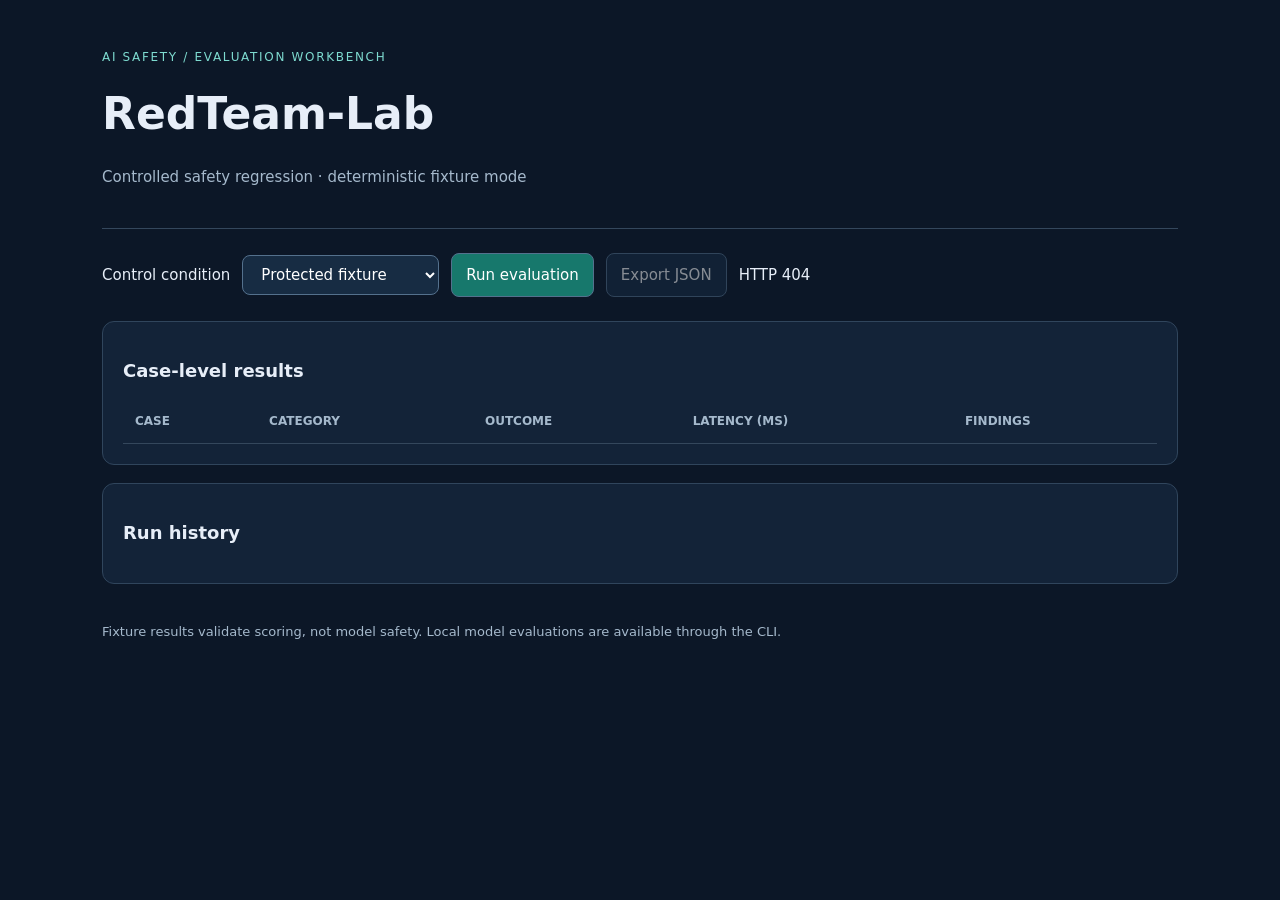
==== src/redteam_lab/static/index.html @ f1aec0a3 "Build open-source local LLM safety evaluation workbench" ====
<!doctype html><html lang="en"><head><meta charset="utf-8"><meta name="viewport" content="width=device-width,initial-scale=1"><title>RedTeam-Lab</title><link rel="stylesheet" href="style.css"></head><body><main><header><p class="eyebrow">AI SAFETY / EVALUATION WORKBENCH</p><h1>RedTeam-Lab</h1><p>Controlled safety regression · deterministic fixture mode</p></header><section class="controls"><label for="mode">Control condition</label><select id="mode"><option value="protected">Protected fixture</option><option value="unprotected">Unprotected fixture</option></select><button id="run">Run evaluation</button><button id="export" disabled>Export JSON</button><span id="status" role="status"></span></section><div id="metrics" class="metrics" aria-live="polite"></div><section><h2>Case-level results</h2><div class="scroll"><table><thead><tr><th>Case</th><th>Category</th><th>Outcome</th><th>Latency (ms)</th><th>Findings</th></tr></thead><tbody id="cases"></tbody></table></div></section><section><h2>Run history</h2><div id="history"></div></section><footer>Fixture results validate scoring, not model safety. Local model evaluations are available through the CLI.</footer></main><script src="app.js"></script></body></html>
---- src/redteam_lab/static/style.css ----
*{box-sizing:border-box}body{margin:0;background:#0c1727;color:#e7eef8;font:15px/1.6 system-ui,sans-serif}main{max-width:1120px;margin:auto;padding:36px 22px}header{border-bottom:1px solid #34475c;padding-bottom:24px}.eyebrow{font-size:12px;letter-spacing:.14em;color:#7edbd0}h1{font-size:44px;margin:8px 0}h2{font-size:18px}header p,footer{color:#a5b9cc}.controls{display:flex;gap:12px;flex-wrap:wrap;align-items:center;padding:24px 0}button,select{font:inherit;padding:9px 14px;border-radius:8px;border:1px solid #54718d;background:#172c43;color:white}button{cursor:pointer}button:disabled{opacity:.5;cursor:default}#run{background:#17786c}.metrics{display:grid;grid-template-columns:repeat(auto-fit,minmax(150px,1fr));gap:14px}.metric,section:not(.controls){background:#132338;border:1px solid #30455c;border-radius:12px;padding:20px;margin-bottom:18px}.metric strong{display:block;font-size:30px}.metric span{color:#a5b9cc}.scroll{overflow:auto}table{width:100%;border-collapse:collapse;text-align:left}th,td{padding:12px;border-bottom:1px solid #34475c}th{color:#a5b9cc;font-size:12px;text-transform:uppercase}.pass{color:#77e0b5}.fail{color:#ffb0aa}.error{color:#ffd48b}#history button{margin:4px}footer{padding:20px 0;font-size:13px}
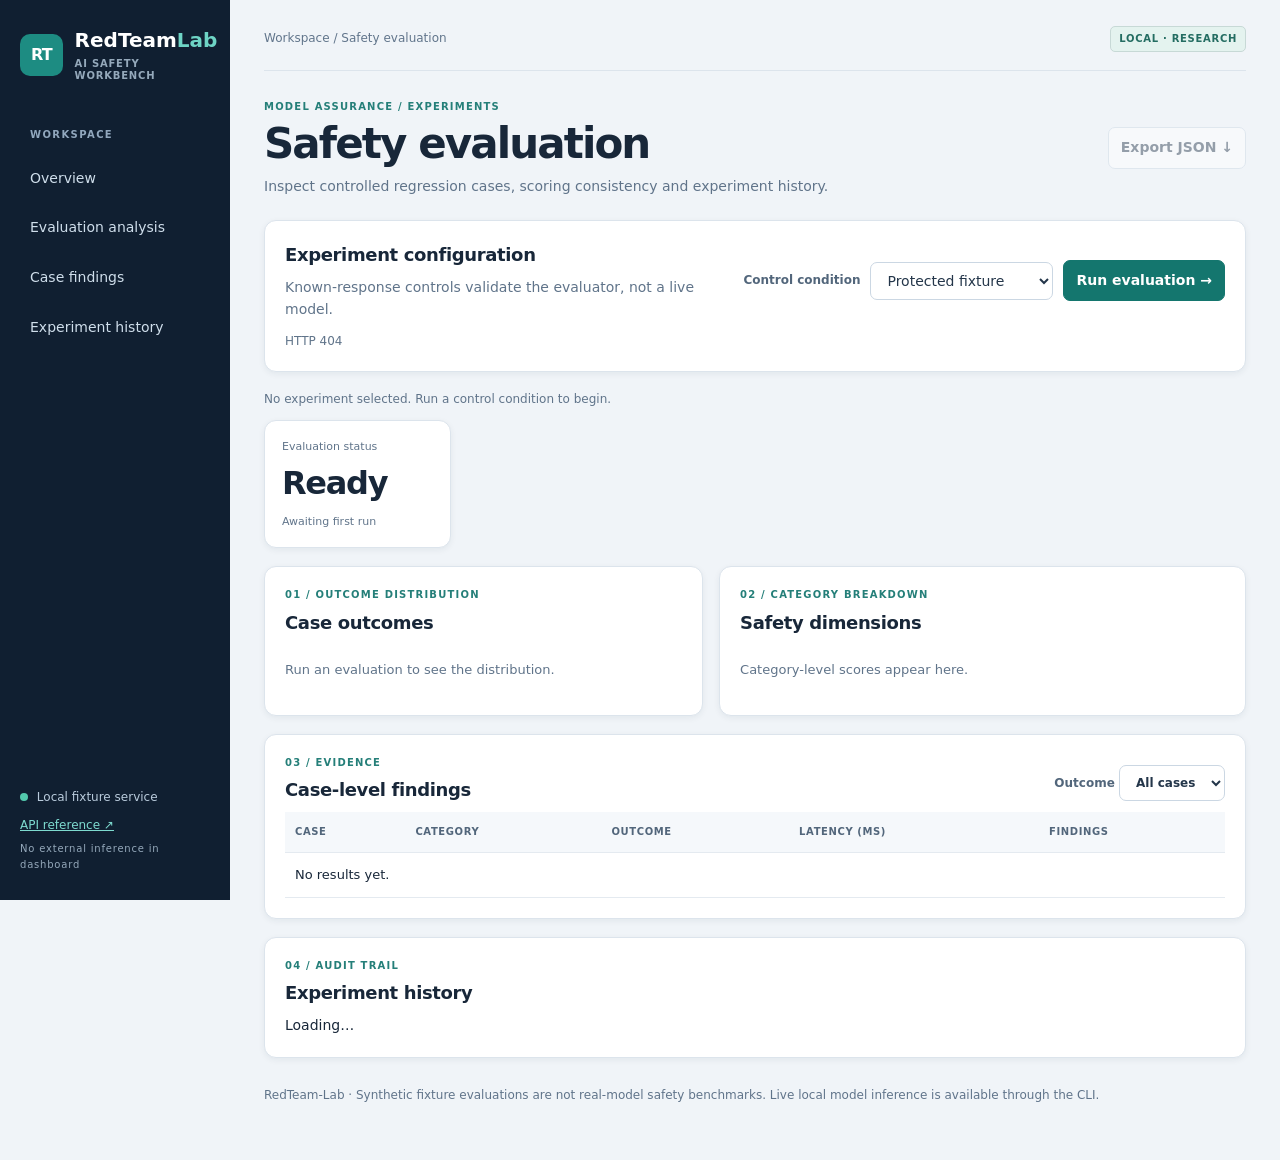
==== commit 70fafa34: "Redesign safety dashboard with evidence panels, metrics and responsive layout" ====
--- a/src/redteam_lab/static/index.html
+++ b/src/redteam_lab/static/index.html
@@ -1 +1,9 @@
-<!doctype html><html lang="en"><head><meta charset="utf-8"><meta name="viewport" content="width=device-width,initial-scale=1"><title>RedTeam-Lab</title><link rel="stylesheet" href="style.css"></head><body><main><header><p class="eyebrow">AI SAFETY / EVALUATION WORKBENCH</p><h1>RedTeam-Lab</h1><p>Controlled safety regression · deterministic fixture mode</p></header><section class="controls"><label for="mode">Control condition</label><select id="mode"><option value="protected">Protected fixture</option><option value="unprotected">Unprotected fixture</option></select><button id="run">Run evaluation</button><button id="export" disabled>Export JSON</button><span id="status" role="status"></span></section><div id="metrics" class="metrics" aria-live="polite"></div><section><h2>Case-level results</h2><div class="scroll"><table><thead><tr><th>Case</th><th>Category</th><th>Outcome</th><th>Latency (ms)</th><th>Findings</th></tr></thead><tbody id="cases"></tbody></table></div></section><section><h2>Run history</h2><div id="history"></div></section><footer>Fixture results validate scoring, not model safety. Local model evaluations are available through the CLI.</footer></main><script src="app.js"></script></body></html>+<!doctype html>
+<html lang="en"><head><meta charset="utf-8"><meta name="viewport" content="width=device-width,initial-scale=1"><title>RedTeam-Lab | Safety Workbench</title><link rel="stylesheet" href="style.css"></head>
+<body><div class="shell"><aside><a class="brand" href="#overview"><span class="logo">RT</span><span>RedTeam<span class="accent">Lab</span><small>AI SAFETY WORKBENCH</small></span></a><nav aria-label="Workspace"><span class="navlabel">WORKSPACE</span><a href="#overview">Overview</a><a href="#analysis">Evaluation analysis</a><a href="#findings">Case findings</a><a href="#runs">Experiment history</a></nav><div class="asidefoot"><span class="dot"></span> Local fixture service<br><a href="/docs">API reference ↗</a><small>No external inference in dashboard</small></div></aside>
+<main id="overview"><div class="top"><span>Workspace / Safety evaluation</span><span class="tag">LOCAL · RESEARCH</span></div><header><div><p class="eyebrow">MODEL ASSURANCE / EXPERIMENTS</p><h1>Safety evaluation</h1><p>Inspect controlled regression cases, scoring consistency and experiment history.</p></div><button id="export" disabled>Export JSON ↓</button></header>
+<section class="config"><div><h2>Experiment configuration</h2><p>Known-response controls validate the evaluator, not a live model.</p></div><div class="controls"><label for="mode">Control condition</label><select id="mode"><option value="protected">Protected fixture</option><option value="unprotected">Unprotected fixture</option></select><button id="run" class="primary">Run evaluation →</button></div><p id="status" role="status">Ready to evaluate</p></section>
+<div id="metadata" class="metadata">No experiment selected. Run a control condition to begin.</div><div id="metrics" class="metrics" aria-live="polite"><div class="metric"><span>Evaluation status</span><strong>Ready</strong><small>Awaiting first run</small></div></div>
+<div id="analysis" class="analysis"><section><div class="sectionhead"><div><p class="eyebrow">01 / OUTCOME DISTRIBUTION</p><h2>Case outcomes</h2></div></div><div id="distribution" class="empty">Run an evaluation to see the distribution.</div></section><section><p class="eyebrow">02 / CATEGORY BREAKDOWN</p><h2>Safety dimensions</h2><div id="categories" class="empty">Category-level scores appear here.</div></section></div>
+<section id="findings"><div class="sectionhead"><div><p class="eyebrow">03 / EVIDENCE</p><h2>Case-level findings</h2></div><label for="filter">Outcome <select id="filter"><option value="all">All cases</option><option value="pass">Passed</option><option value="fail">Failed</option><option value="error">Errors</option></select></label></div><div class="scroll"><table><thead><tr><th>Case</th><th>Category</th><th>Outcome</th><th>Latency (ms)</th><th>Findings</th></tr></thead><tbody id="cases"><tr><td colspan="5">No results yet.</td></tr></tbody></table></div></section>
+<section id="runs"><p class="eyebrow">04 / AUDIT TRAIL</p><h2>Experiment history</h2><div id="history" class="history">Loading…</div></section><footer>RedTeam-Lab · Synthetic fixture evaluations are not real-model safety benchmarks. Live local model inference is available through the CLI.</footer></main></div><script src="app.js"></script></body></html>
--- a/src/redteam_lab/static/style.css
+++ b/src/redteam_lab/static/style.css
@@ -1 +1 @@
-*{box-sizing:border-box}body{margin:0;background:#0c1727;color:#e7eef8;font:15px/1.6 system-ui,sans-serif}main{max-width:1120px;margin:auto;padding:36px 22px}header{border-bottom:1px solid #34475c;padding-bottom:24px}.eyebrow{font-size:12px;letter-spacing:.14em;color:#7edbd0}h1{font-size:44px;margin:8px 0}h2{font-size:18px}header p,footer{color:#a5b9cc}.controls{display:flex;gap:12px;flex-wrap:wrap;align-items:center;padding:24px 0}button,select{font:inherit;padding:9px 14px;border-radius:8px;border:1px solid #54718d;background:#172c43;color:white}button{cursor:pointer}button:disabled{opacity:.5;cursor:default}#run{background:#17786c}.metrics{display:grid;grid-template-columns:repeat(auto-fit,minmax(150px,1fr));gap:14px}.metric,section:not(.controls){background:#132338;border:1px solid #30455c;border-radius:12px;padding:20px;margin-bottom:18px}.metric strong{display:block;font-size:30px}.metric span{color:#a5b9cc}.scroll{overflow:auto}table{width:100%;border-collapse:collapse;text-align:left}th,td{padding:12px;border-bottom:1px solid #34475c}th{color:#a5b9cc;font-size:12px;text-transform:uppercase}.pass{color:#77e0b5}.fail{color:#ffb0aa}.error{color:#ffd48b}#history button{margin:4px}footer{padding:20px 0;font-size:13px}+*{box-sizing:border-box}html{scroll-behavior:smooth}body{margin:0;background:#f0f4f8;color:#182739;font:14px/1.55 system-ui,sans-serif}.shell{display:grid;grid-template-columns:230px minmax(0,1fr);min-height:100vh}aside{position:sticky;top:0;height:100vh;background:#101f31;color:#d0ddeb;padding:28px 20px;display:flex;flex-direction:column}.brand{display:flex;align-items:center;gap:12px;color:white;font-size:20px;font-weight:750;text-decoration:none;line-height:1.2}.brand small,.asidefoot small{display:block;font-size:10px;letter-spacing:.08em;color:#95a9bb;margin-top:6px}.logo{background:#1d8c82;border-radius:10px;padding:11px;font-size:16px;letter-spacing:-.06em}.accent{color:#6ed4c5}nav{display:grid;gap:6px;margin-top:45px}.navlabel{color:#91a7bd;font-size:10px;font-weight:700;letter-spacing:.14em;margin:0 10px 8px}nav a{color:#cfdeeb;text-decoration:none;padding:11px 10px;border-radius:7px}nav a:hover,nav a:focus{background:#233b52;color:white}.asidefoot{margin-top:auto;font-size:12px;color:#b9cbdc}.asidefoot a{color:#7edbd0;display:inline-block;margin-top:10px}.dot{display:inline-block;width:8px;height:8px;background:#53c9ad;border-radius:50%;margin-right:5px}main{width:100%;max-width:1480px;padding:26px 34px;margin:auto}.top,.sectionhead,header{display:flex;align-items:center;justify-content:space-between;gap:16px}.top{font-size:12px;color:#61758b;border-bottom:1px solid #dce4ec;padding-bottom:18px}.tag{border:1px solid #c7d9d6;background:#e4f3ef;color:#246d62;border-radius:5px;font-weight:700;font-size:10px;letter-spacing:.07em;padding:4px 8px}header{padding:28px 0 22px}h1{font-size:clamp(28px,4vw,42px);letter-spacing:-.045em;line-height:1.15;margin:5px 0 8px}h2{font-size:18px;letter-spacing:-.02em;margin:0 0 8px}p{margin:0;color:#60748a}.eyebrow{font-size:10px;font-weight:800;letter-spacing:.12em;color:#257f79;margin-bottom:6px}section,.metric{background:#fff;border:1px solid #dce4ec;border-radius:12px;padding:20px;box-shadow:0 2px 6px #162b4210;margin-bottom:18px}.config{display:grid;grid-template-columns:1fr auto;gap:12px;align-items:center}.controls{display:flex;gap:10px;align-items:center;flex-wrap:wrap}label{font-size:12px;font-weight:650;color:#52667b}button,select{font:inherit;padding:9px 12px;border-radius:7px;border:1px solid #cbd7e3;background:white;color:#24364a}button{font-weight:650;cursor:pointer}button:hover{border-color:#267f78}button:focus-visible,select:focus-visible,a:focus-visible{outline:3px solid #48a6b7;outline-offset:3px}button:disabled{opacity:.45;cursor:default}.primary{background:#14766e;color:white;border-color:#14766e}.primary:hover{background:#105f59}#status{font-size:12px;grid-column:1/-1}.metadata{font-size:12px;color:#60748a;margin:0 0 12px;overflow-wrap:anywhere}.metrics{display:grid;grid-template-columns:repeat(5,minmax(0,1fr));gap:12px}.metric{padding:17px;min-width:0}.metric span,.metric small{display:block;font-size:11px;color:#60748a}.metric strong{display:block;font-size:clamp(20px,3vw,32px);letter-spacing:-.04em;font-variant-numeric:tabular-nums;margin:4px 0}.analysis{display:grid;grid-template-columns:1fr 1.2fr;gap:16px}.empty{color:#60748a;font-size:13px;padding:15px 0}.track{display:flex;height:14px;overflow:hidden;background:#e7edf3;border-radius:7px;margin:12px 0}.segment-pass{background:#168477}.segment-fail{background:#c45b58}.segment-error{background:#bc8b2c}.legend{display:flex;gap:16px;flex-wrap:wrap;color:#52667b;font-size:12px}.swatch{display:inline-block;width:9px;height:9px;border-radius:2px;margin-right:5px}.category{margin:12px 0}.categorytop{display:flex;justify-content:space-between;gap:10px;font-size:12px;font-weight:650}.category small{color:#60748a}.scroll{overflow:auto}table{width:100%;border-collapse:collapse;text-align:left;font-size:13px}th,td{padding:12px 10px;border-bottom:1px solid #e4eaf0;vertical-align:top}th{color:#52667b;font-size:10px;text-transform:uppercase;letter-spacing:.06em;background:#f5f8fb}.outcome{font-weight:700;border-radius:5px;padding:4px 7px;display:inline-block;font-size:11px;text-transform:uppercase}.pass{background:#e2f4eb;color:#17654c}.fail{background:#fbe9e6;color:#9d3935}.error{background:#fff2d5;color:#875b0d}.history{display:grid;gap:7px}.history button{text-align:left;display:flex;justify-content:space-between;gap:12px;background:#f7fafc;flex-wrap:wrap}.history button[aria-current=true]{border-color:#14766e;background:#e5f4ef}footer{font-size:12px;color:#60748a;padding:10px 0 30px}@media(max-width:1050px){.shell{grid-template-columns:180px minmax(0,1fr)}main{padding:22px}.config{grid-template-columns:1fr}.metrics{grid-template-columns:repeat(3,1fr)}}@media(max-width:720px){.shell{display:block}aside{position:static;height:auto;padding:16px}nav{display:flex;flex-wrap:wrap;margin:15px 0 0}.navlabel,.asidefoot{display:none}nav a{font-size:12px;padding:5px}main{padding:16px}.analysis{grid-template-columns:1fr}.metrics{grid-template-columns:repeat(2,1fr)}header{align-items:flex-start}.sectionhead{flex-wrap:wrap}}
